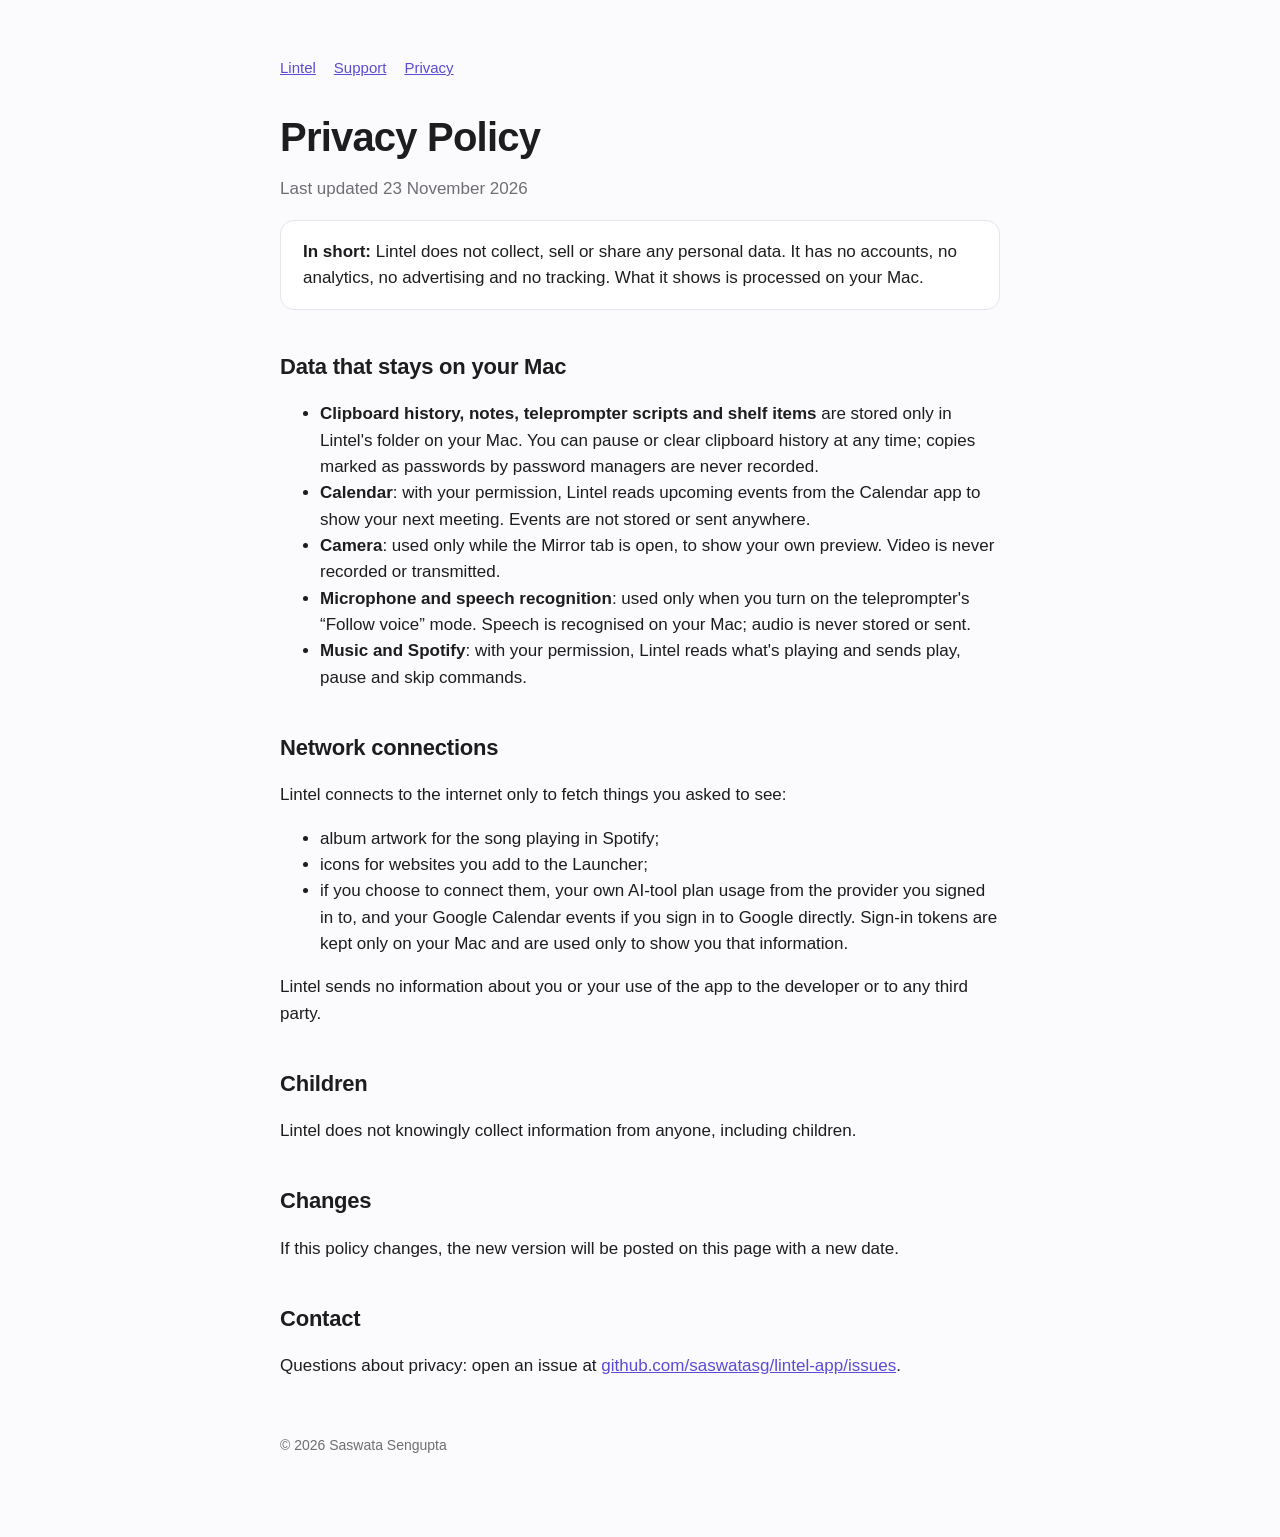
==== privacy.html @ 3ae0a26f "Lintel website: home, support and privacy policy Co-Authored-By: Claude Opus 5.5 <noreply@anthropic." ====
<!doctype html><html lang="en"><head><meta charset="utf-8"><meta name="viewport" content="width=device-width,initial-scale=1">
<title>Lintel Privacy Policy</title><link rel="icon" href="icon.png"><link rel="stylesheet" href="style.css"></head><body><main>
<nav><a href="./">Lintel</a><a href="support.html">Support</a><a href="privacy.html">Privacy</a></nav>
<h1>Privacy Policy</h1><p class="muted">Last updated 23 November 2026</p>
<div class="card"><b>In short:</b> Lintel does not collect, sell or share any personal data. It has no accounts, no analytics, no advertising and no tracking. What it shows is processed on your Mac.</div>
<h2>Data that stays on your Mac</h2>
<ul>
<li><b>Clipboard history, notes, teleprompter scripts and shelf items</b> are stored only in Lintel's folder on your Mac. You can pause or clear clipboard history at any time; copies marked as passwords by password managers are never recorded.</li>
<li><b>Calendar</b>: with your permission, Lintel reads upcoming events from the Calendar app to show your next meeting. Events are not stored or sent anywhere.</li>
<li><b>Camera</b>: used only while the Mirror tab is open, to show your own preview. Video is never recorded or transmitted.</li>
<li><b>Microphone and speech recognition</b>: used only when you turn on the teleprompter's “Follow voice” mode. Speech is recognised on your Mac; audio is never stored or sent.</li>
<li><b>Music and Spotify</b>: with your permission, Lintel reads what's playing and sends play, pause and skip commands.</li>
</ul>
<h2>Network connections</h2>
<p>Lintel connects to the internet only to fetch things you asked to see:</p>
<ul>
<li>album artwork for the song playing in Spotify;</li>
<li>icons for websites you add to the Launcher;</li>
<li>if you choose to connect them, your own AI-tool plan usage from the provider you signed in to, and your Google Calendar events if you sign in to Google directly. Sign-in tokens are kept only on your Mac and are used only to show you that information.</li>
</ul>
<p>Lintel sends no information about you or your use of the app to the developer or to any third party.</p>
<h2>Children</h2><p>Lintel does not knowingly collect information from anyone, including children.</p>
<h2>Changes</h2><p>If this policy changes, the new version will be posted on this page with a new date.</p>
<h2>Contact</h2><p>Questions about privacy: open an issue at <a href="https://github.com/saswatasg/lintel-app/issues">github.com/saswatasg/lintel-app/issues</a>.</p>
<footer>© 2026 Saswata Sengupta</footer>
</main></body></html>
---- style.css ----
:root{--bg:#fbfbfd;--fg:#1d1d1f;--muted:#6e6e73;--card:#fff;--line:#e5e5ea;--accent:#5b4bd6}
@media (prefers-color-scheme:dark){:root{--bg:#0b0a14;--fg:#f5f5f7;--muted:#a1a1a6;--card:#16141f;--line:#2a2733;--accent:#9d8cff}}
*{box-sizing:border-box}body{margin:0;background:var(--bg);color:var(--fg);font:17px/1.55 -apple-system,BlinkMacSystemFont,"SF Pro Text","Helvetica Neue",sans-serif;-webkit-font-smoothing:antialiased}
main{max-width:760px;margin:0 auto;padding:56px 20px 80px}
header{display:flex;align-items:center;gap:16px;margin-bottom:28px}header img{width:64px;height:64px;border-radius:14px}
h1{font-size:40px;line-height:1.1;letter-spacing:-.02em;margin:0}h2{font-size:22px;margin:40px 0 8px;letter-spacing:-.01em}
p,li{color:var(--fg)}.muted{color:var(--muted)}a{color:var(--accent)}
.hero{width:100%;border-radius:14px;border:1px solid var(--line);margin:8px 0 24px}
.card{background:var(--card);border:1px solid var(--line);border-radius:14px;padding:18px 22px;margin:14px 0}
nav{display:flex;gap:18px;font-size:15px;margin-bottom:36px}footer{margin-top:56px;font-size:14px;color:var(--muted)}
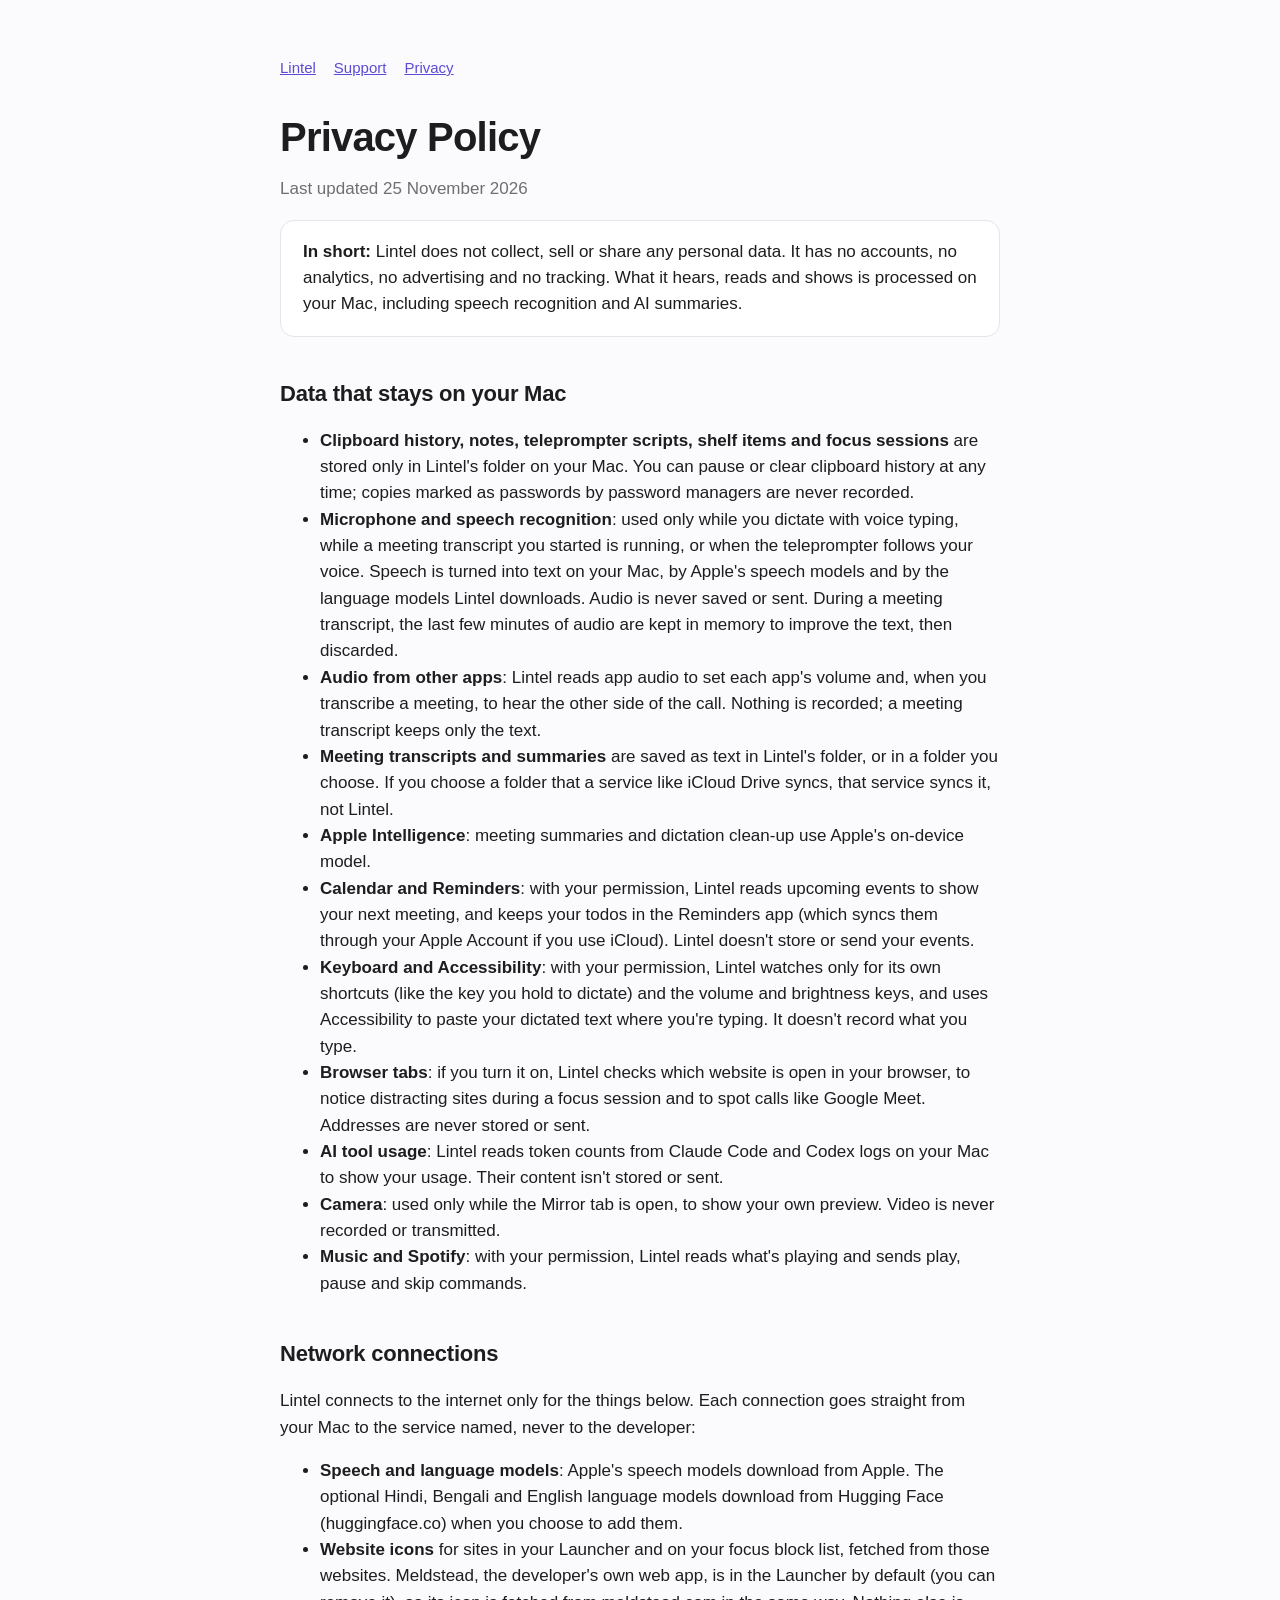
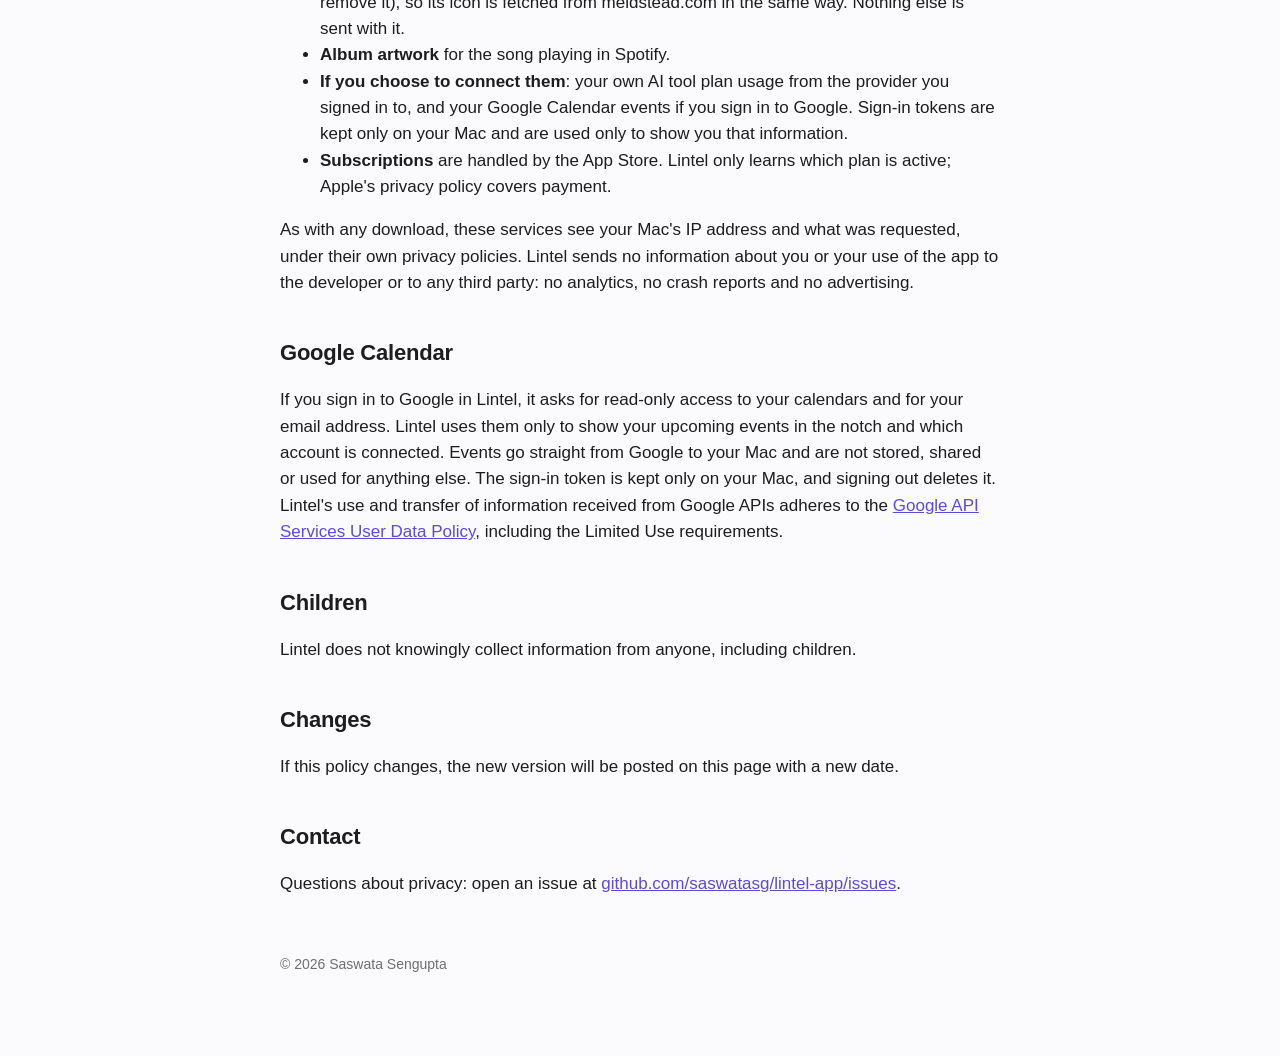
==== commit 3125ce24: "Privacy policy: voice typing, meetings, language models, Google Calendar and other network connectio" ====
--- a/privacy.html
+++ b/privacy.html
@@ -1,24 +1,34 @@
 <!doctype html><html lang="en"><head><meta charset="utf-8"><meta name="viewport" content="width=device-width,initial-scale=1">
 <title>Lintel Privacy Policy</title><link rel="icon" href="icon.png"><link rel="stylesheet" href="style.css"></head><body><main>
 <nav><a href="./">Lintel</a><a href="support.html">Support</a><a href="privacy.html">Privacy</a></nav>
-<h1>Privacy Policy</h1><p class="muted">Last updated 23 November 2026</p>
-<div class="card"><b>In short:</b> Lintel does not collect, sell or share any personal data. It has no accounts, no analytics, no advertising and no tracking. What it shows is processed on your Mac.</div>
+<h1>Privacy Policy</h1><p class="muted">Last updated 25 November 2026</p>
+<div class="card"><b>In short:</b> Lintel does not collect, sell or share any personal data. It has no accounts, no analytics, no advertising and no tracking. What it hears, reads and shows is processed on your Mac, including speech recognition and AI summaries.</div>
 <h2>Data that stays on your Mac</h2>
 <ul>
-<li><b>Clipboard history, notes, teleprompter scripts and shelf items</b> are stored only in Lintel's folder on your Mac. You can pause or clear clipboard history at any time; copies marked as passwords by password managers are never recorded.</li>
-<li><b>Calendar</b>: with your permission, Lintel reads upcoming events from the Calendar app to show your next meeting. Events are not stored or sent anywhere.</li>
+<li><b>Clipboard history, notes, teleprompter scripts, shelf items and focus sessions</b> are stored only in Lintel's folder on your Mac. You can pause or clear clipboard history at any time; copies marked as passwords by password managers are never recorded.</li>
+<li><b>Microphone and speech recognition</b>: used only while you dictate with voice typing, while a meeting transcript you started is running, or when the teleprompter follows your voice. Speech is turned into text on your Mac, by Apple's speech models and by the language models Lintel downloads. Audio is never saved or sent. During a meeting transcript, the last few minutes of audio are kept in memory to improve the text, then discarded.</li>
+<li><b>Audio from other apps</b>: Lintel reads app audio to set each app's volume and, when you transcribe a meeting, to hear the other side of the call. Nothing is recorded; a meeting transcript keeps only the text.</li>
+<li><b>Meeting transcripts and summaries</b> are saved as text in Lintel's folder, or in a folder you choose. If you choose a folder that a service like iCloud Drive syncs, that service syncs it, not Lintel.</li>
+<li><b>Apple Intelligence</b>: meeting summaries and dictation clean-up use Apple's on-device model.</li>
+<li><b>Calendar and Reminders</b>: with your permission, Lintel reads upcoming events to show your next meeting, and keeps your todos in the Reminders app (which syncs them through your Apple Account if you use iCloud). Lintel doesn't store or send your events.</li>
+<li><b>Keyboard and Accessibility</b>: with your permission, Lintel watches only for its own shortcuts (like the key you hold to dictate) and the volume and brightness keys, and uses Accessibility to paste your dictated text where you're typing. It doesn't record what you type.</li>
+<li><b>Browser tabs</b>: if you turn it on, Lintel checks which website is open in your browser, to notice distracting sites during a focus session and to spot calls like Google Meet. Addresses are never stored or sent.</li>
+<li><b>AI tool usage</b>: Lintel reads token counts from Claude Code and Codex logs on your Mac to show your usage. Their content isn't stored or sent.</li>
 <li><b>Camera</b>: used only while the Mirror tab is open, to show your own preview. Video is never recorded or transmitted.</li>
-<li><b>Microphone and speech recognition</b>: used only when you turn on the teleprompter's “Follow voice” mode. Speech is recognised on your Mac; audio is never stored or sent.</li>
 <li><b>Music and Spotify</b>: with your permission, Lintel reads what's playing and sends play, pause and skip commands.</li>
 </ul>
 <h2>Network connections</h2>
-<p>Lintel connects to the internet only to fetch things you asked to see:</p>
+<p>Lintel connects to the internet only for the things below. Each connection goes straight from your Mac to the service named, never to the developer:</p>
 <ul>
-<li>album artwork for the song playing in Spotify;</li>
-<li>icons for websites you add to the Launcher;</li>
-<li>if you choose to connect them, your own AI-tool plan usage from the provider you signed in to, and your Google Calendar events if you sign in to Google directly. Sign-in tokens are kept only on your Mac and are used only to show you that information.</li>
+<li><b>Speech and language models</b>: Apple's speech models download from Apple. The optional Hindi, Bengali and English language models download from Hugging Face (huggingface.co) when you choose to add them.</li>
+<li><b>Website icons</b> for sites in your Launcher and on your focus block list, fetched from those websites. Meldstead, the developer's own web app, is in the Launcher by default (you can remove it), so its icon is fetched from meldstead.com in the same way. Nothing else is sent with it.</li>
+<li><b>Album artwork</b> for the song playing in Spotify.</li>
+<li><b>If you choose to connect them</b>: your own AI tool plan usage from the provider you signed in to, and your Google Calendar events if you sign in to Google. Sign-in tokens are kept only on your Mac and are used only to show you that information.</li>
+<li><b>Subscriptions</b> are handled by the App Store. Lintel only learns which plan is active; Apple's privacy policy covers payment.</li>
 </ul>
-<p>Lintel sends no information about you or your use of the app to the developer or to any third party.</p>
+<p>As with any download, these services see your Mac's IP address and what was requested, under their own privacy policies. Lintel sends no information about you or your use of the app to the developer or to any third party: no analytics, no crash reports and no advertising.</p>
+<h2>Google Calendar</h2>
+<p>If you sign in to Google in Lintel, it asks for read-only access to your calendars and for your email address. Lintel uses them only to show your upcoming events in the notch and which account is connected. Events go straight from Google to your Mac and are not stored, shared or used for anything else. The sign-in token is kept only on your Mac, and signing out deletes it. Lintel's use and transfer of information received from Google APIs adheres to the <a href="https://developers.google.com/terms/api-services-user-data-policy">Google API Services User Data Policy</a>, including the Limited Use requirements.</p>
 <h2>Children</h2><p>Lintel does not knowingly collect information from anyone, including children.</p>
 <h2>Changes</h2><p>If this policy changes, the new version will be posted on this page with a new date.</p>
 <h2>Contact</h2><p>Questions about privacy: open an issue at <a href="https://github.com/saswatasg/lintel-app/issues">github.com/saswatasg/lintel-app/issues</a>.</p>
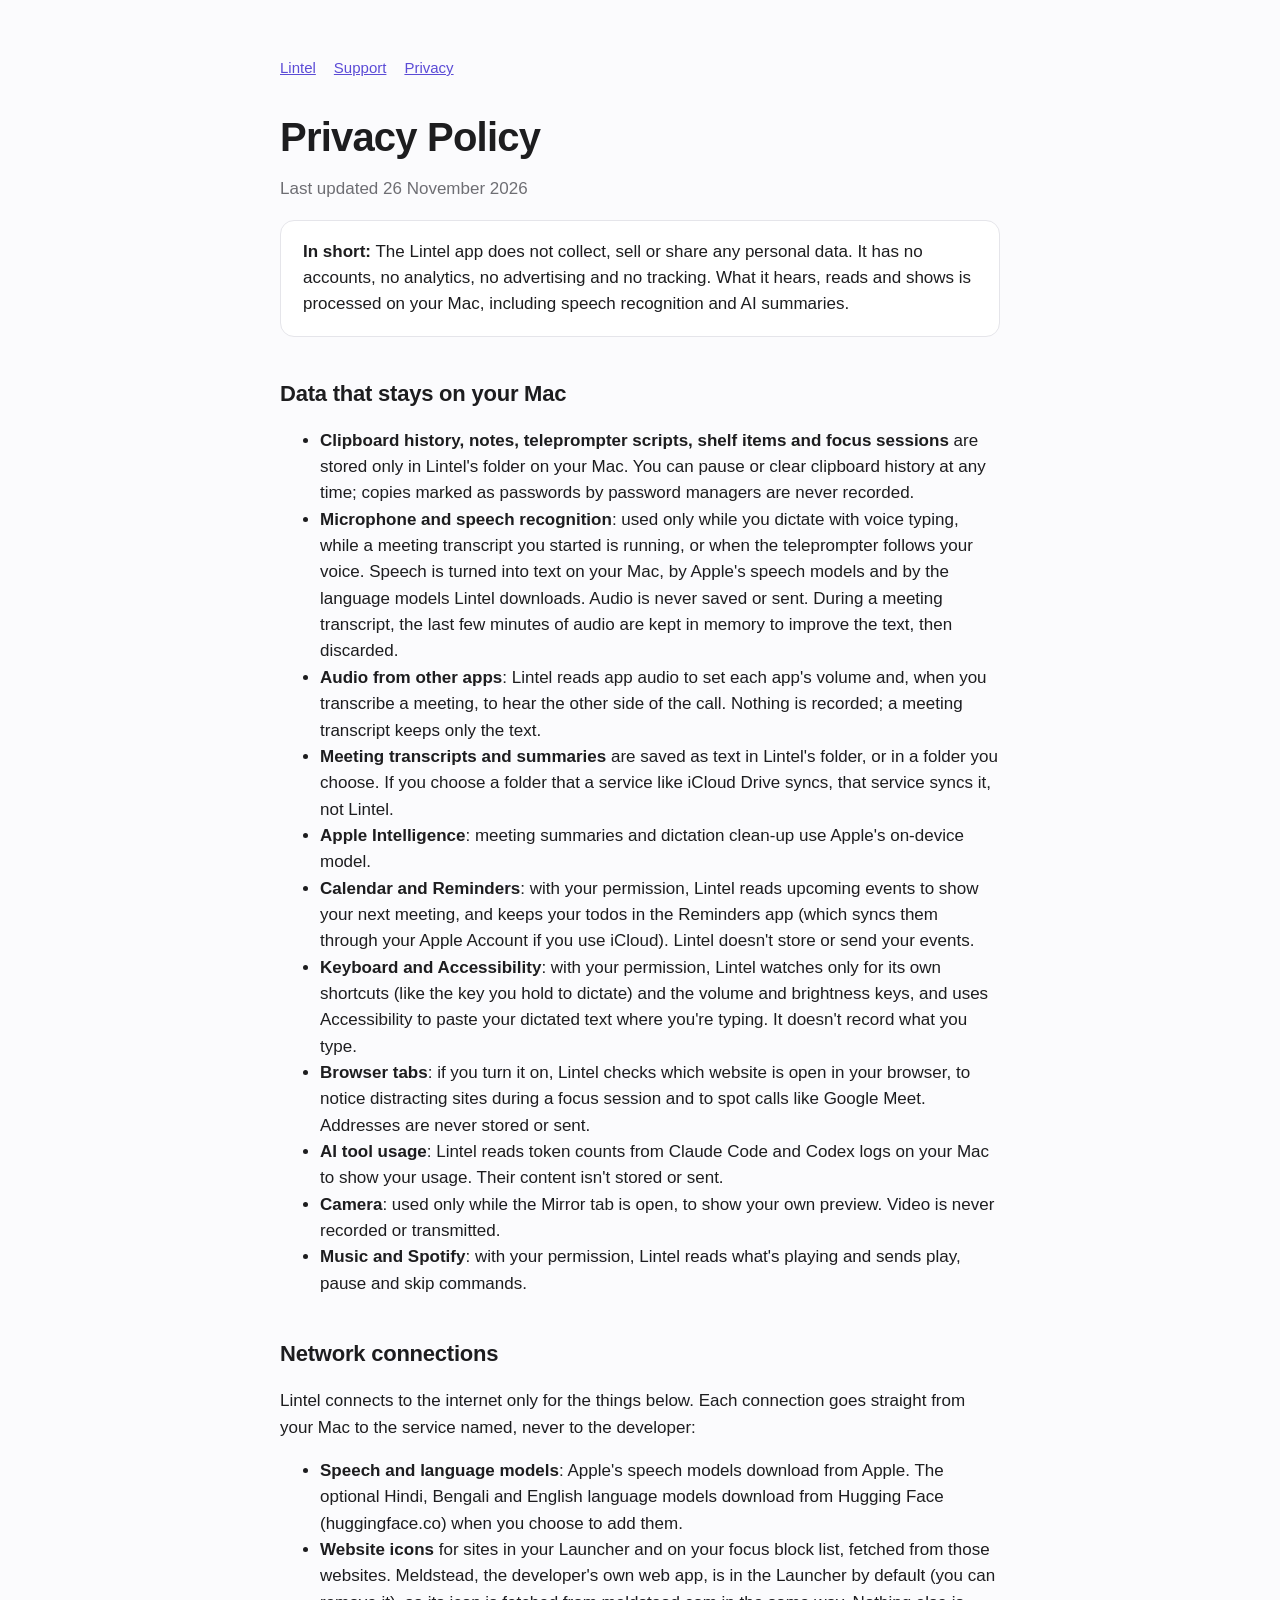
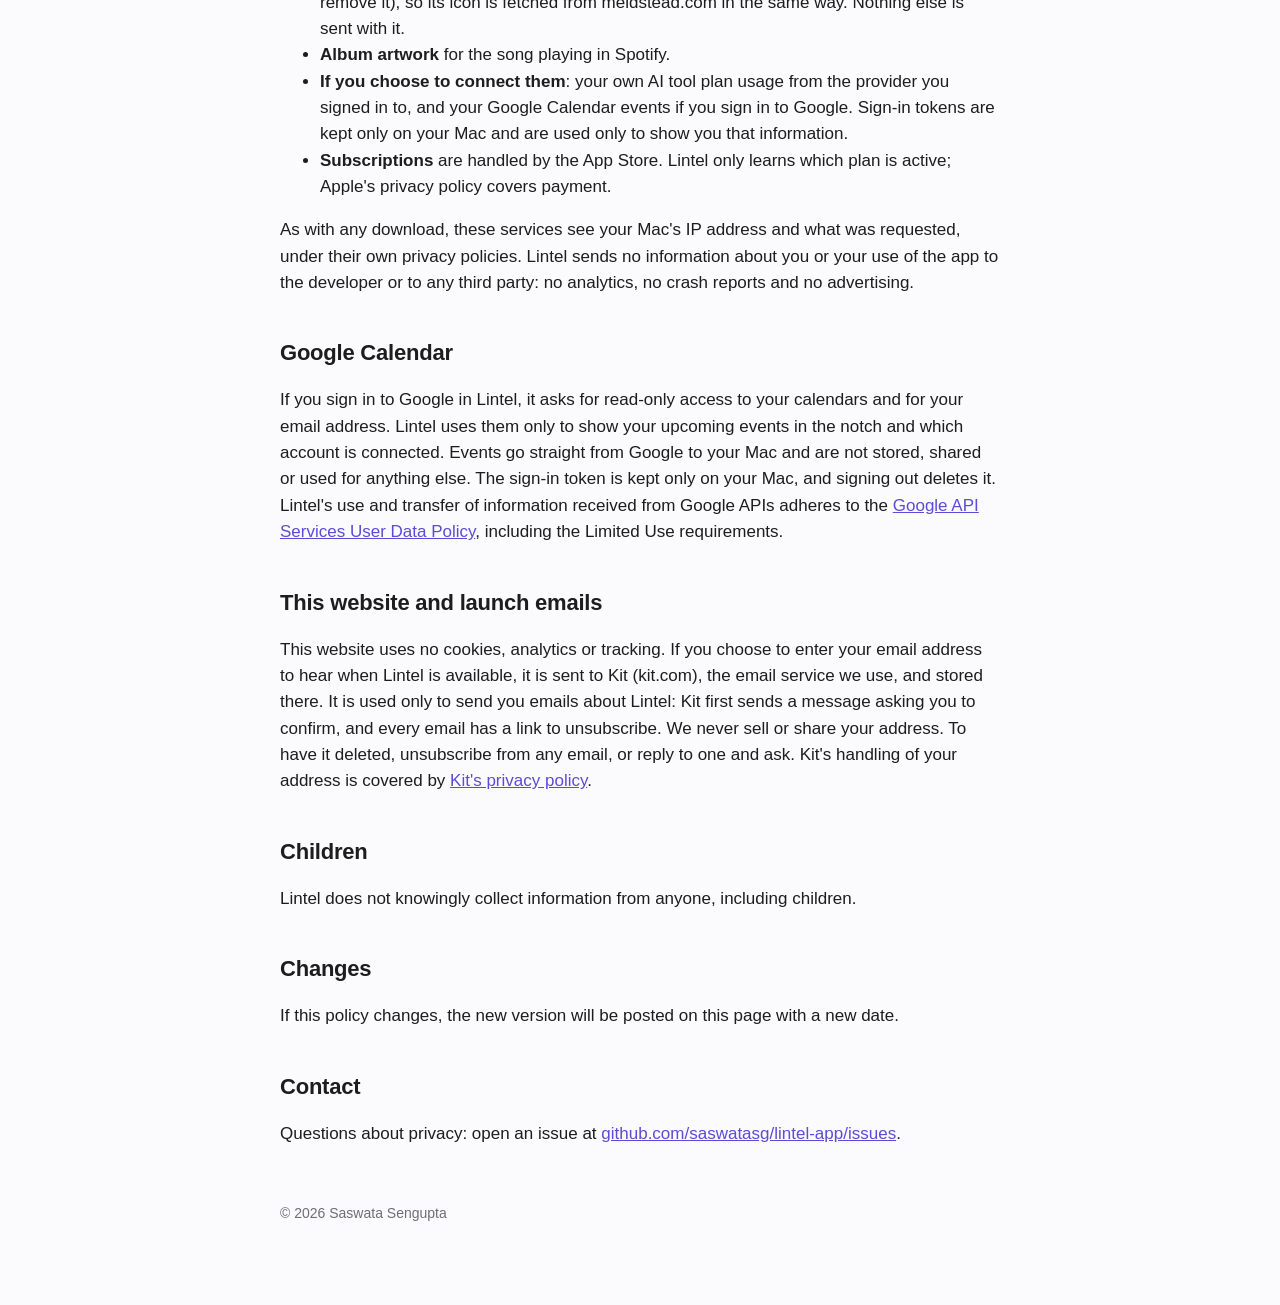
==== commit 907db302: "Launch waitlist: "Notify me at launch" sign-up through Kit until Lintel is on the Mac App Store - Em" ====
--- a/privacy.html
+++ b/privacy.html
@@ -1,8 +1,8 @@
 <!doctype html><html lang="en"><head><meta charset="utf-8"><meta name="viewport" content="width=device-width,initial-scale=1">
 <title>Lintel Privacy Policy</title><link rel="icon" href="icon.png"><link rel="stylesheet" href="style.css"></head><body><main>
 <nav><a href="./">Lintel</a><a href="support.html">Support</a><a href="privacy.html">Privacy</a></nav>
-<h1>Privacy Policy</h1><p class="muted">Last updated 25 November 2026</p>
-<div class="card"><b>In short:</b> Lintel does not collect, sell or share any personal data. It has no accounts, no analytics, no advertising and no tracking. What it hears, reads and shows is processed on your Mac, including speech recognition and AI summaries.</div>
+<h1>Privacy Policy</h1><p class="muted">Last updated 26 November 2026</p>
+<div class="card"><b>In short:</b> The Lintel app does not collect, sell or share any personal data. It has no accounts, no analytics, no advertising and no tracking. What it hears, reads and shows is processed on your Mac, including speech recognition and AI summaries.</div>
 <h2>Data that stays on your Mac</h2>
 <ul>
 <li><b>Clipboard history, notes, teleprompter scripts, shelf items and focus sessions</b> are stored only in Lintel's folder on your Mac. You can pause or clear clipboard history at any time; copies marked as passwords by password managers are never recorded.</li>
@@ -29,6 +29,8 @@
 <p>As with any download, these services see your Mac's IP address and what was requested, under their own privacy policies. Lintel sends no information about you or your use of the app to the developer or to any third party: no analytics, no crash reports and no advertising.</p>
 <h2>Google Calendar</h2>
 <p>If you sign in to Google in Lintel, it asks for read-only access to your calendars and for your email address. Lintel uses them only to show your upcoming events in the notch and which account is connected. Events go straight from Google to your Mac and are not stored, shared or used for anything else. The sign-in token is kept only on your Mac, and signing out deletes it. Lintel's use and transfer of information received from Google APIs adheres to the <a href="https://developers.google.com/terms/api-services-user-data-policy">Google API Services User Data Policy</a>, including the Limited Use requirements.</p>
+<h2>This website and launch emails</h2>
+<p>This website uses no cookies, analytics or tracking. If you choose to enter your email address to hear when Lintel is available, it is sent to Kit (kit.com), the email service we use, and stored there. It is used only to send you emails about Lintel: Kit first sends a message asking you to confirm, and every email has a link to unsubscribe. We never sell or share your address. To have it deleted, unsubscribe from any email, or reply to one and ask. Kit's handling of your address is covered by <a href="https://kit.com/privacy">Kit's privacy policy</a>.</p>
 <h2>Children</h2><p>Lintel does not knowingly collect information from anyone, including children.</p>
 <h2>Changes</h2><p>If this policy changes, the new version will be posted on this page with a new date.</p>
 <h2>Contact</h2><p>Questions about privacy: open an issue at <a href="https://github.com/saswatasg/lintel-app/issues">github.com/saswatasg/lintel-app/issues</a>.</p>
